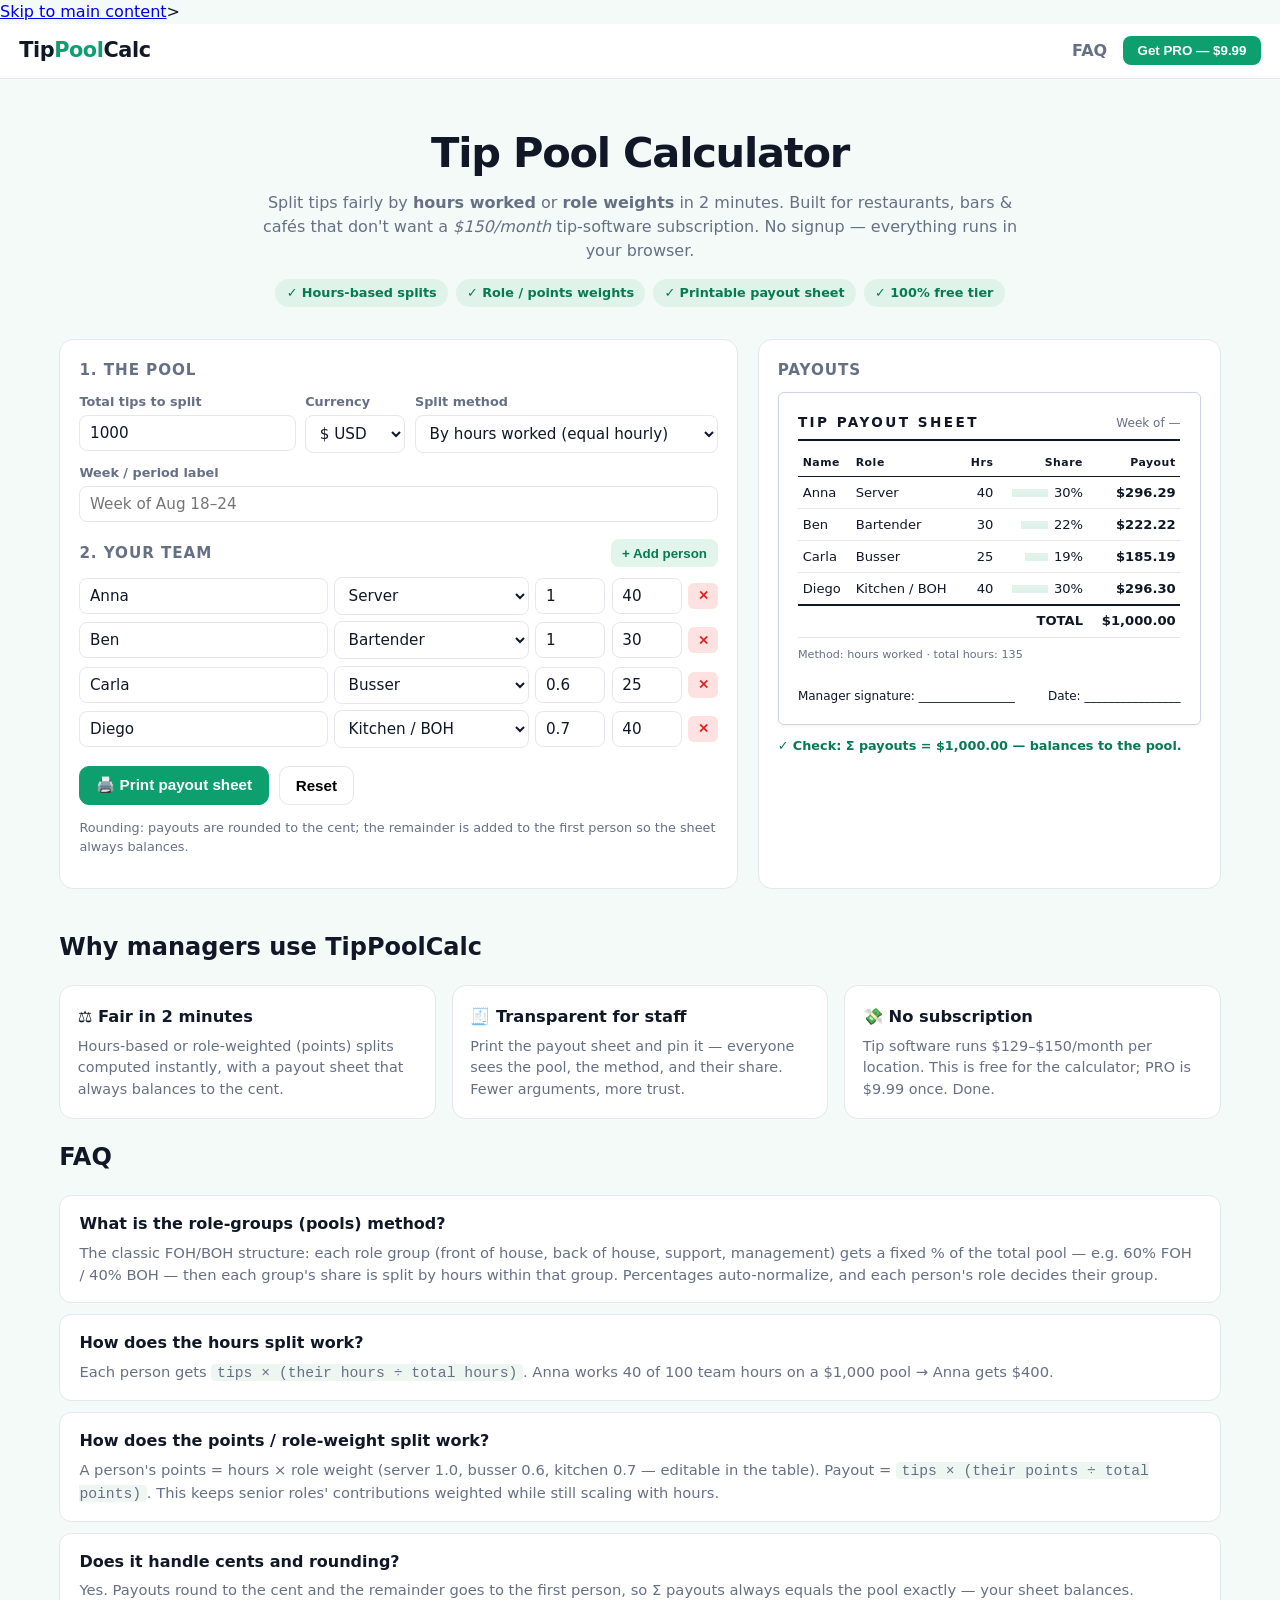
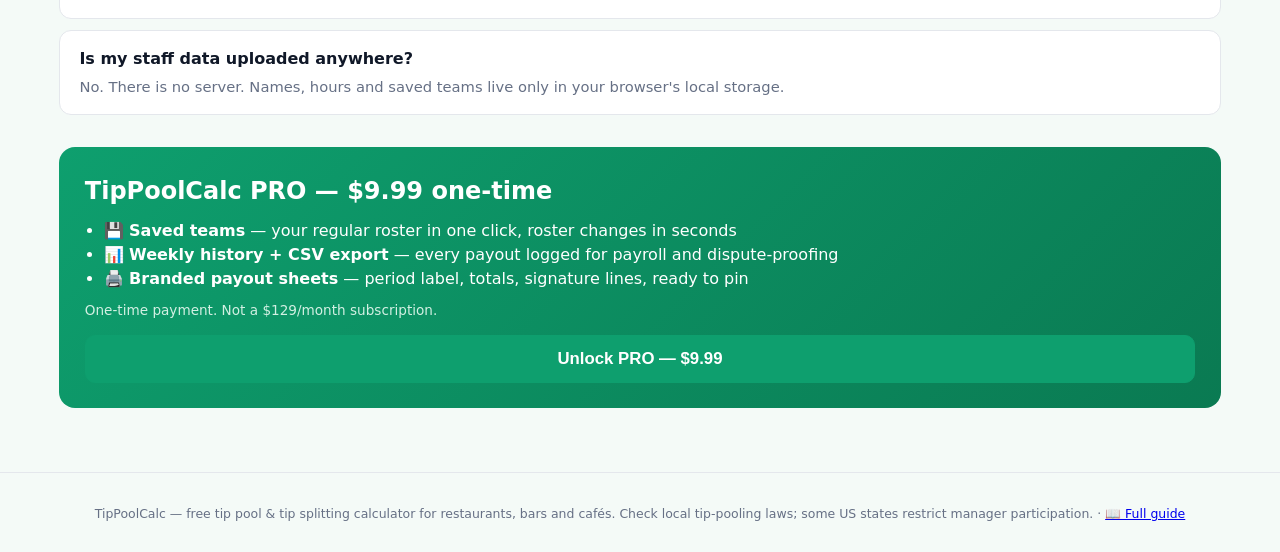
==== index.html @ 560cc598 "fix: integrate design system + skip-link + data-theme" ====
<!DOCTYPE html>
<html data-theme="tippoolcalc" lang="en">
<head>
<meta charset="UTF-8">
<meta name="viewport" content="width=device-width, initial-scale=1.0">
<title>Tip Pool Calculator — Split Tips by Hours &amp; Role in 2 Minutes (Free)</title>
<meta name="description" content="Free tip pool calculator for restaurants, bars & cafés. Split tips by hours worked or role weights, print a payout sheet, no signup. Stop paying $150/month for tip software.">
<link rel="icon" href="data:image/svg+xml,%3Csvg xmlns='http://www.w3.org/2000/svg' viewBox='0 0 64 64'%3E%3Crect width='64' height='64' rx='12' fill='%230e9f6e'/%3E%3Ctext x='32' y='44' font-size='34' text-anchor='middle' fill='white' font-family='Arial' font-weight='bold'%3E%24%3C/text%3E%3C/svg%3E">
  <!-- Zinvent Design System -->
  <link rel="stylesheet" href="https://makavelimachiavelli.github.io/zinvent-design-system/tokens.css">
    <link rel="stylesheet" href="https://makavelimachiavelli.github.io/zinvent-design-system/components/base.css">
  <!-- Zinvent Analytics (privacy-first, no cookies) -->
  <script src="https://makavelimachiavelli.github.io/zinvent-design-system/components/analytics.js"></script>
  <!-- Zinvent Payments (GCash + LemonSqueeasy, affiliate, email capture) -->
  <script src="https://makavelimachiavelli.github.io/zinvent-design-system/components/payments.js"></script>
<link rel="stylesheet" <link rel="stylesheet" href="https://makavelimachiavelli.github.io/zinvent-design-system/tokens.css">
    <link rel="stylesheet" href="https://makavelimachiavelli.github.io/zinvent-design-system/components/base.css">
  <!-- Zinvent Analytics (privacy-first, no cookies) -->
  <script src="https://makavelimachiavelli.github.io/zinvent-design-system/components/analytics.js"></script>
  <!-- Zinvent Payments (GCash + LemonSqueezy, affiliate, email capture) -->
  <script src="https://makavelimachiavelli.github.io/zinvent-design-system/components/payments.js"></script>
    <link rel="stylesheet" href="style.css">
<script type="application/ld+json">
{
  "@context": "https://schema.org",
  "@type": "FAQPage",
  "mainEntity": [
    {"@type":"Question","name":"How do you split tips by hours worked?","acceptedAnswer":{"@type":"Answer","text":"Divide each person's hours by total team hours, then multiply by the tip pool. Example: $1,000 pool, Anna worked 40 of 100 total hours → Anna gets 40/100 × $1,000 = $400."}},
    {"@type":"Question","name":"What is a role-weighted (points) tip pool?","acceptedAnswer":{"@type":"Answer","text":"Each role gets a point weight (e.g. server 1.0, busser 0.6). A person's points = their hours × their role weight. Tips are split by each person's share of total points — fairer than flat splits when roles contribute differently."}},
    {"@type":"Question","name":"Is this tip pool calculator free?","acceptedAnswer":{"@type":"Answer","text":"Yes — unlimited use, no signup. PRO ($9.99 one-time) adds saved teams, weekly history with CSV export and a printable payout sheet."}}
  ]
}
</script>
</head>
<body>
  <a href="#main" class="skip-link">Skip to main content</a>>

<header class="site-header">
  <div class="brand">Tip<span>Pool</span>Calc</div>
  <nav>
    <span id="proBadge" class="badge hidden">PRO</span>
    <a href="#faq">FAQ</a>
    <button id="proBtn" class="btn-link">Get PRO — $9.99</button>
  </nav>
</header>

<main class="wrap">
  <section class="hero">
    <h1>Tip Pool Calculator</h1>
    <p class="sub">Split tips fairly by <strong>hours worked</strong> or <strong>role weights</strong> in 2 minutes. Built for restaurants, bars &amp; cafés that don't want a <em>$150/month</em> tip-software subscription. No signup — everything runs in your browser.</p>
    <div class="hero-chips">
      <span>✓ Hours-based splits</span>
      <span>✓ Role / points weights</span>
      <span>✓ Printable payout sheet</span>
      <span>✓ 100% free tier</span>
    </div>
  </section>

  <div class="app-grid">

    <section class="panel">
      <h2>1. The pool</h2>
      <div class="fields three">
        <label>Total tips to split
          <input id="tips" type="number" min="0" step="any" value="1000">
        </label>
        <label>Currency
          <select id="currency">
            <option value="$">$ USD</option>
            <option value="€">€ EUR</option>
            <option value="£">£ GBP</option>
            <option value="₱">₱ PHP</option>
            <option value="C$">C$ CAD</option>
            <option value="A$">A$ AUD</option>
          </select>
        </label>
        <label>Split method
          <select id="method">
            <option value="hours">By hours worked (equal hourly)</option>
            <option value="points">By hours × role weight (points)</option>
            <option value="pools">By role groups % (FOH/BOH pools)</option>
          </select>
        </label>
      </div>
      <label class="week-label">Week / period label <input id="period" placeholder="Week of Aug 18–24"></label>

      <div class="items-head">
        <h2>2. Your team</h2>
        <div>
          <button id="saveTeamBtn" class="btn-tiny hidden" title="PRO: save this team">💾 Save team (PRO)</button>
          <button id="loadTeamBtn" class="btn-tiny hidden" title="PRO: load saved team">📁 Load (PRO)</button>
          <button id="addRow" class="btn-small">+ Add person</button>
        </div>
      </div>
      <div id="team"></div>

      <div id="poolEditor" class="pool-editor hidden">
        <div class="items-head" style="margin-top:.6rem">
          <h2 style="text-transform:none;letter-spacing:0">3. Pool split % (role groups)</h2>
        </div>
        <p class="hint" style="margin:0 0 .5rem">Each group gets its % of the total, split <em>within the group</em> by hours. Percentages auto-normalize to 100%.</p>
        <div class="fields three" id="poolRows"></div>
      </div>

      <div class="actions">
        <button id="printBtn" class="btn primary">🖨️ Print payout sheet</button>
        <button id="resetBtn" class="btn">Reset</button>
        <button id="historyBtn" class="btn hidden">📊 History (PRO)</button>
      </div>
      <p class="hint">Rounding: payouts are rounded to the cent; the remainder is added to the first person so the sheet always balances.</p>
    </section>

    <section class="panel">
      <h2 class="preview-title">Payouts</h2>
      <div id="doc" class="payout-doc">
        <div class="pd-head">
          <div class="pd-title">TIP PAYOUT SHEET</div>
          <div class="pd-period" id="p_period">Week of —</div>
        </div>
        <table class="pd-table">
          <thead>
            <tr><th>Name</th><th>Role</th><th class="r">Hrs</th><th class="r">Share</th><th class="r">Payout</th></tr>
          </thead>
          <tbody id="p_rows"></tbody>
          <tfoot>
            <tr><td colspan="4" class="r">TOTAL</td><td class="r" id="p_total">—</td></tr>
          </tfoot>
        </table>
        <div class="pd-note" id="p_method">Method: hours</div>
        <div class="pd-sign">
          <div class="sig">Manager signature: ________________</div>
          <div class="sig">Date: ________________</div>
        </div>
      </div>
      <div class="check" id="p_check"></div>
    </section>
  </div>

  <section class="marketing">
    <h2>Why managers use TipPoolCalc</h2>
    <div class="cards">
      <div class="card"><h3>⚖️ Fair in 2 minutes</h3><p>Hours-based or role-weighted (points) splits computed instantly, with a payout sheet that always balances to the cent.</p></div>
      <div class="card"><h3>🧾 Transparent for staff</h3><p>Print the payout sheet and pin it — everyone sees the pool, the method, and their share. Fewer arguments, more trust.</p></div>
      <div class="card"><h3>💸 No subscription</h3><p>Tip software runs $129–$150/month per location. This is free for the calculator; PRO is $9.99 once. Done.</p></div>
    </div>

    <h2 id="faq">FAQ</h2>
    <div class="faq-item"><h3>What is the role-groups (pools) method?</h3><p>The classic FOH/BOH structure: each role group (front of house, back of house, support, management) gets a fixed % of the total pool — e.g. 60% FOH / 40% BOH — then each group's share is split by hours within that group. Percentages auto-normalize, and each person's role decides their group.</p></div>
    <div class="faq-item"><h3>How does the hours split work?</h3><p>Each person gets <code>tips × (their hours ÷ total hours)</code>. Anna works 40 of 100 team hours on a $1,000 pool → Anna gets $400.</p></div>
    <div class="faq-item"><h3>How does the points / role-weight split work?</h3><p>A person's points = hours × role weight (server 1.0, busser 0.6, kitchen 0.7 — editable in the table). Payout = <code>tips × (their points ÷ total points)</code>. This keeps senior roles' contributions weighted while still scaling with hours.</p></div>
    <div class="faq-item"><h3>Does it handle cents and rounding?</h3><p>Yes. Payouts round to the cent and the remainder goes to the first person, so Σ payouts always equals the pool exactly — your sheet balances.</p></div>
    <div class="faq-item"><h3>Is my staff data uploaded anywhere?</h3><p>No. There is no server. Names, hours and saved teams live only in your browser's local storage.</p></div>

    <div class="cta-box">
      <h2>TipPoolCalc PRO — $9.99 one-time</h2>
      <ul>
        <li>💾 <strong>Saved teams</strong> — your regular roster in one click, roster changes in seconds</li>
        <li>📊 <strong>Weekly history + CSV export</strong> — every payout logged for payroll and dispute-proofing</li>
        <li>🖨️ <strong>Branded payout sheets</strong> — period label, totals, signature lines, ready to pin</li>
      </ul>
      <p class="once">One-time payment. Not a $129/month subscription.</p>
      <button id="proBtn2" class="btn primary big">Unlock PRO — $9.99</button>
    </div>
  </section>
</main>

<footer class="site-footer">
  <p>TipPoolCalc — free tip pool &amp; tip splitting calculator for restaurants, bars and cafés. Check local tip-pooling laws; some US states restrict manager participation. · <a href="tip-splitting-guide.html">📖 Full guide</a></p>
</footer>

<!-- PAY MODAL -->
<div id="payModal" class="modal hidden">
  <div class="modal-card">
    <button class="modal-x" id="payClose">✕</button>
    <h2>Unlock TipPoolCalc PRO</h2>
    <p class="price">$9.99 <span>one-time · lifetime · no subscription</span></p>
    <div class="qr-box">
      <a id="payLink" href="#" class="pay-alt">💳 Pay by card →</a>
      <img src="assets/pay-qr.svg" alt="Payment QR (replace with merchant QR)" width="180" height="180">
    </div>
    <ol class="pay-steps">
      <li>Pay $9.99 via the card link or QR.</li>
      <li>Enter the unlock code you receive.</li>
    </ol>
    <div class="code-row">
      <input id="codeInput" placeholder="Enter unlock code">
      <button id="codeBtn" class="btn primary">Unlock</button>
    </div>
    <p class="code-msg" id="codeMsg"></p>
  </div>
</div>

<!-- HISTORY MODAL -->
<div id="histModal" class="modal hidden">
  <div class="modal-card wide">
    <button class="modal-x" id="histClose">✕</button>
    <h2>📊 Payout history</h2>
    <p class="hint">Every printed payout sheet is logged here.</p>
    <table class="book-table"><thead><tr><th>Period</th><th>Pool</th><th>Team size</th><th class="r">Top payout</th><th>Detail</th></tr></thead><tbody id="histBody"></tbody></table>
    <div class="actions">
      <button id="exportCsv" class="btn primary">⬇️ Export CSV</button>
      <button id="clearHist" class="btn danger">Clear history</button>
    </div>
  </div>
</div>

<!-- TEAM PICKER MODAL -->
<div id="teamModal" class="modal hidden">
  <div class="modal-card">
    <button class="modal-x" id="teamClose">✕</button>
    <h2>📁 Saved teams</h2>
    <ul id="teamList" class="client-list"></ul>
  </div>
</div>

<script src="app.js"></script>
</body>
</html>
---- style.css ----
/* TipPoolCalc — styles */
:root{
  --green:#0e9f6e; --ink:#101828; --muted:#667085; --line:#e4e7ec;
  --bg:#f4faf7; --card:#fff; --red:#dc2626;
}
*{box-sizing:border-box}
body{margin:0;font-family:'Segoe UI',system-ui,-apple-system,Arial,sans-serif;background:var(--bg);color:var(--ink);line-height:1.5}
.hidden{display:none!important}

.site-header{position:sticky;top:0;z-index:50;background:#fff;border-bottom:1px solid var(--line);display:flex;justify-content:space-between;align-items:center;padding:.7rem 1.2rem}
.brand{font-weight:800;font-size:1.3rem;letter-spacing:-.02em}
.brand span{color:var(--green)}
.site-header nav{display:flex;gap:1rem;align-items:center}
.site-header a{color:var(--muted);text-decoration:none;font-weight:600}
.btn-link{border:none;background:var(--green);color:#fff;font-weight:700;padding:.45rem .9rem;border-radius:8px;cursor:pointer}
.badge{font-size:.7rem;font-weight:800;padding:.2rem .5rem;border-radius:99px;background:var(--green);color:#fff}

.wrap{max-width:1200px;margin:0 auto;padding:1.5rem 1.2rem}
.hero{text-align:center;padding:1.2rem 0 .8rem}
.hero h1{font-size:clamp(1.7rem,4vw,2.6rem);margin:0 0 .4rem;letter-spacing:-.03em}
.hero .sub{color:var(--muted);max-width:780px;margin:0 auto}
.hero-chips{display:flex;flex-wrap:wrap;gap:.5rem;justify-content:center;margin-top:1rem}
.hero-chips span{background:#dff3ea;color:#067a53;font-size:.8rem;font-weight:700;padding:.3rem .7rem;border-radius:99px}

.app-grid{display:grid;grid-template-columns:1fr 1fr;gap:1.2rem;margin-top:1.2rem}
@media(max-width:960px){.app-grid{grid-template-columns:1fr}}
.panel{background:var(--card);border:1px solid var(--line);border-radius:14px;padding:1.2rem}
.panel h2{font-size:.95rem;text-transform:uppercase;letter-spacing:.06em;color:var(--muted);margin:1rem 0 .6rem}
.panel h2:first-child{margin-top:0}
.preview-title{margin-top:0}

.fields{display:grid;gap:.6rem}
.fields.three{grid-template-columns:1.4fr .8fr 1.4fr}
@media(max-width:700px){.fields.three{grid-template-columns:1fr}}
label{display:flex;flex-direction:column;gap:.25rem;font-size:.8rem;font-weight:600;color:var(--muted)}
.week-label{margin-top:.6rem}
input,select{border:1px solid var(--line);border-radius:8px;padding:.5rem .6rem;font-size:.95rem;font-family:inherit;background:#fff;color:var(--ink)}
input:focus,select:focus{outline:2px solid #b9ecd8;border-color:var(--green)}

.items-head{display:flex;justify-content:space-between;align-items:center;margin:1.1rem 0 .6rem}
.items-head h2{margin:0}
.btn-small{background:#e2f5ec;color:#067a53;border:none;border-radius:8px;padding:.4rem .7rem;font-weight:700;cursor:pointer}
.btn-tiny{font-size:.68rem;border:1px solid var(--line);background:#f9fafb;border-radius:6px;padding:.15rem .45rem;cursor:pointer;margin-left:.3rem}
.btn-tiny:hover{background:#eef2f6}

.team-row{display:grid;grid-template-columns:1.4fr 1.1fr 70px 70px 30px;gap:.4rem;margin-bottom:.4rem;align-items:center}
@media(max-width:700px){.team-row{grid-template-columns:1fr 80px 60px 30px}.team-row select{display:none}}
.team-row .wt-l{font-size:.78rem;color:var(--muted);text-align:center}
.row-x{border:none;background:#fee2e2;color:var(--red);border-radius:6px;cursor:pointer;font-weight:800;padding:.35rem}

.actions{display:flex;flex-wrap:wrap;gap:.6rem;margin-top:1.1rem}
.btn{border:1px solid var(--line);background:#fff;border-radius:10px;padding:.6rem 1rem;font-weight:700;cursor:pointer;font-size:.95rem}
.btn:hover{background:#f5f8f7}
.btn.primary{background:var(--green);border-color:var(--green);color:#fff}
.btn.primary:hover{background:#0b8a5f}
.btn.danger{background:#fef2f2;color:var(--red);border-color:#fecaca}
.btn.big{width:100%;font-size:1.05rem;padding:.8rem}
.hint{color:var(--muted);font-size:.8rem}

/* payout doc */
.payout-doc{background:#fff;border:1px solid #cbd5e1;border-radius:6px;padding:1.2rem;font-size:.85rem;box-shadow:0 1px 4px rgba(16,24,40,.06)}
.pd-head{display:flex;justify-content:space-between;align-items:baseline;border-bottom:2px solid var(--ink);padding-bottom:.4rem;margin-bottom:.6rem}
.pd-title{font-weight:900;letter-spacing:.18em}
.pd-period{font-size:.75rem;color:var(--muted)}
.pd-table{width:100%;border-collapse:collapse;font-size:.82rem}
.pd-table th{border-bottom:1.5px solid var(--ink);text-align:left;padding:.3rem;font-size:.68rem;letter-spacing:.05em}
.pd-table td{border-bottom:1px solid var(--line);padding:.35rem .3rem}
.pd-table .r{text-align:right}
.pd-table tfoot td{border-top:2px solid var(--ink);font-weight:900}
.share-bar{display:inline-block;height:8px;background:#dff3ea;margin-right:6px;vertical-align:middle}
.pd-note{font-size:.7rem;color:var(--muted);margin-top:.6rem}
.pd-sign{display:flex;justify-content:space-between;margin-top:1.4rem;font-size:.75rem;gap:1rem}
.check{margin-top:.7rem;font-size:.8rem;font-weight:700;color:#067a53}

.marketing{margin-top:2.5rem}
.cards{display:grid;grid-template-columns:repeat(auto-fit,minmax(240px,1fr));gap:1rem}
.card{background:#fff;border:1px solid var(--line);border-radius:14px;padding:1.1rem}
.card h3{margin:.1rem 0 .4rem;font-size:1.02rem}
.card p{color:var(--muted);font-size:.9rem;margin:0}
.faq-item{background:#fff;border:1px solid var(--line);border-radius:12px;padding:1rem 1.2rem;margin-bottom:.7rem}
.faq-item h3{margin:0 0 .35rem;font-size:1rem}
.faq-item p{margin:0;color:var(--muted);font-size:.92rem}
.faq-item code{background:#eef6f2;padding:.05rem .35rem;border-radius:4px}
.cta-box{background:linear-gradient(135deg,#0e9f6e,#0a7a52);color:#fff;border-radius:16px;padding:1.6rem;margin-top:2rem}
.cta-box h2{margin:0 0 .6rem}
.cta-box ul{margin:0 0 .6rem;padding-left:1.2rem}
.once{color:#d3f0e3;font-size:.85rem;margin:.4rem 0 .9rem}

.modal{position:fixed;inset:0;background:rgba(16,24,40,.55);display:flex;align-items:center;justify-content:center;z-index:100;padding:1rem}
.modal-card{background:#fff;border-radius:16px;padding:1.5rem;max-width:440px;width:100%;position:relative;max-height:90vh;overflow:auto}
.modal-card.wide{max-width:640px}
.modal-x{position:absolute;top:.7rem;right:.7rem;border:none;background:#f2f4f7;border-radius:8px;width:30px;height:30px;cursor:pointer;font-weight:700}
.price{font-size:1.6rem;font-weight:900;margin:.2rem 0 .8rem}
.price span{font-size:.8rem;font-weight:600;color:var(--muted)}
.qr-box{display:flex;gap:1rem;align-items:center;justify-content:space-between}
.qr-box img{border:1px solid var(--line);border-radius:8px;background:#fff}
.pay-alt{color:var(--green);font-weight:800;text-decoration:none;font-size:.9rem}
.pay-steps{margin:.8rem 0 0;padding-left:1.1rem;font-size:.85rem;color:var(--muted)}
.code-row{display:flex;gap:.5rem;margin-top:1rem}
.code-row input{flex:1}
.code-msg{font-size:.85rem;min-height:1.2rem;margin:.5rem 0 0;font-weight:700}
.code-msg.ok{color:var(--green)}
.code-msg.bad{color:var(--red)}
.book-table{width:100%;border-collapse:collapse;font-size:.78rem;margin:.6rem 0}
.book-table th{border-bottom:2px solid var(--ink);text-align:left;padding:.3rem}
.book-table td{border-bottom:1px solid var(--line);padding:.3rem}
.client-list{list-style:none;margin:0;padding:0}
.client-list li{display:flex;justify-content:space-between;align-items:center;border-bottom:1px solid var(--line);padding:.5rem .1rem;gap:.5rem}
.client-list button{border:none;background:#e2f5ec;color:#067a53;border-radius:6px;padding:.3rem .6rem;font-weight:700;cursor:pointer}

.site-footer{border-top:1px solid var(--line);margin-top:2.5rem;padding:1.2rem;text-align:center;color:var(--muted);font-size:.78rem}

@media print{
  body *{visibility:hidden}
  #doc,#doc *{visibility:visible}
  #doc{position:absolute;left:0;top:0;width:100%;border:none;box-shadow:none;padding:0}
  @page{margin:14mm}
}
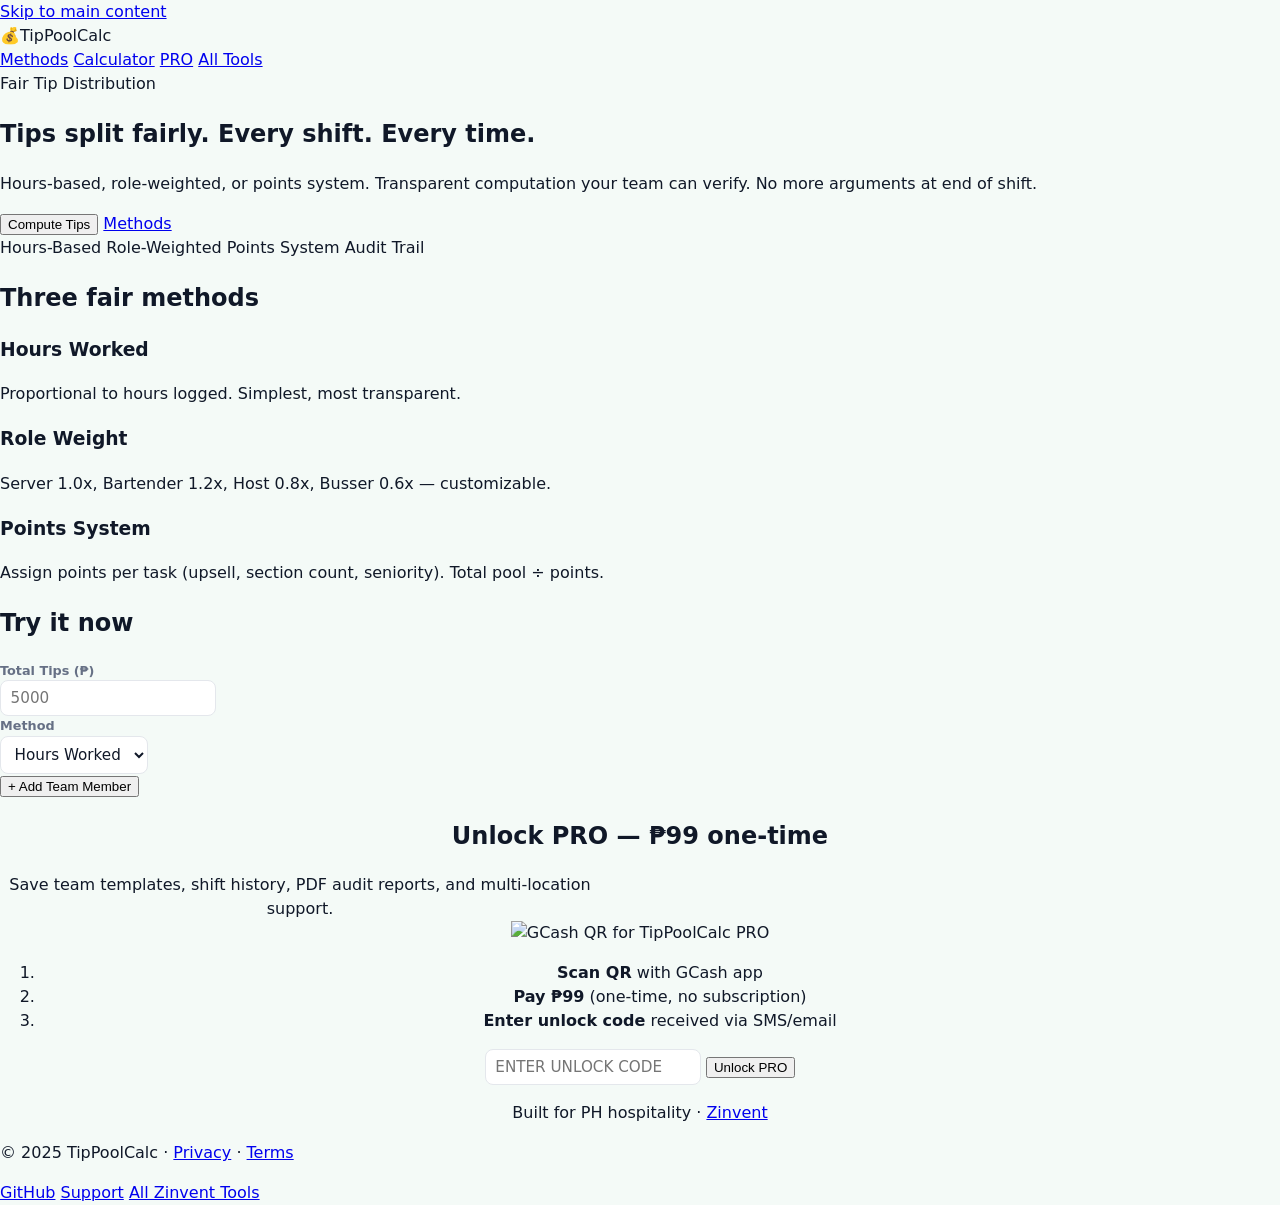
==== commit 6a7cdff7: "design: world-class redesign with domain-rooted identity" ====
--- a/index.html
+++ b/index.html
@@ -1,218 +1,138 @@
 <!DOCTYPE html>
 <html data-theme="tippoolcalc" lang="en">
 <head>
-<meta charset="UTF-8">
-<meta name="viewport" content="width=device-width, initial-scale=1.0">
-<title>Tip Pool Calculator — Split Tips by Hours &amp; Role in 2 Minutes (Free)</title>
-<meta name="description" content="Free tip pool calculator for restaurants, bars & cafés. Split tips by hours worked or role weights, print a payout sheet, no signup. Stop paying $150/month for tip software.">
-<link rel="icon" href="data:image/svg+xml,%3Csvg xmlns='http://www.w3.org/2000/svg' viewBox='0 0 64 64'%3E%3Crect width='64' height='64' rx='12' fill='%230e9f6e'/%3E%3Ctext x='32' y='44' font-size='34' text-anchor='middle' fill='white' font-family='Arial' font-weight='bold'%3E%24%3C/text%3E%3C/svg%3E">
+  <meta charset="UTF-8">
+  <meta name="viewport" content="width=device-width, initial-scale=1.0">
+  <title>TipPoolCalc — Fair Tip Distribution for Restaurants & Bars</title>
+  <meta name="description" content="Calculate fair tip splits by hours, role, or points. Built for PH hospitality teams. Transparent, auditable, free.">
+  <link rel="canonical" href="https://makavelimachiavelli.github.io/tippoolcalc/">
+  <link rel="icon" href="data:image/svg+xml,%3Csvg xmlns='http://www.w3.org/2000/svg' viewBox='0 0 64 64'%3E%3Crect width='64' height='64' rx='12' fill='%23c89b3c'/%3E%3Ctext x='32' y='44' font-size='32' text-anchor='middle' fill='%231f2a1f' font-family='Georgia' font-weight='bold'%3E💰%3C/text%3E%3C/svg%3E">
+  <!-- Fonts -->
+  <link rel="preconnect" href="https://fonts.googleapis.com">
+  <link rel="preconnect" href="https://fonts.gstatic.com" crossorigin>
+  <link href="https://fonts.googleapis.com/css2?family=Poppins:wght@500;600;700&family=Inter:wght@400;500;600&display=swap" rel="stylesheet">
   <!-- Zinvent Design System -->
   <link rel="stylesheet" href="https://makavelimachiavelli.github.io/zinvent-design-system/tokens.css">
-    <link rel="stylesheet" href="https://makavelimachiavelli.github.io/zinvent-design-system/components/base.css">
-  <!-- Zinvent Analytics (privacy-first, no cookies) -->
-  <script src="https://makavelimachiavelli.github.io/zinvent-design-system/components/analytics.js"></script>
-  <!-- Zinvent Payments (GCash + LemonSqueeasy, affiliate, email capture) -->
-  <script src="https://makavelimachiavelli.github.io/zinvent-design-system/components/payments.js"></script>
-<link rel="stylesheet" <link rel="stylesheet" href="https://makavelimachiavelli.github.io/zinvent-design-system/tokens.css">
-    <link rel="stylesheet" href="https://makavelimachiavelli.github.io/zinvent-design-system/components/base.css">
+  <link rel="stylesheet" href="https://makavelimachiavelli.github.io/zinvent-design-system/components/base.css">
   <!-- Zinvent Analytics (privacy-first, no cookies) -->
   <script src="https://makavelimachiavelli.github.io/zinvent-design-system/components/analytics.js"></script>
   <!-- Zinvent Payments (GCash + LemonSqueezy, affiliate, email capture) -->
   <script src="https://makavelimachiavelli.github.io/zinvent-design-system/components/payments.js"></script>
-    <link rel="stylesheet" href="style.css">
-<script type="application/ld+json">
-{
-  "@context": "https://schema.org",
-  "@type": "FAQPage",
-  "mainEntity": [
-    {"@type":"Question","name":"How do you split tips by hours worked?","acceptedAnswer":{"@type":"Answer","text":"Divide each person's hours by total team hours, then multiply by the tip pool. Example: $1,000 pool, Anna worked 40 of 100 total hours → Anna gets 40/100 × $1,000 = $400."}},
-    {"@type":"Question","name":"What is a role-weighted (points) tip pool?","acceptedAnswer":{"@type":"Answer","text":"Each role gets a point weight (e.g. server 1.0, busser 0.6). A person's points = their hours × their role weight. Tips are split by each person's share of total points — fairer than flat splits when roles contribute differently."}},
-    {"@type":"Question","name":"Is this tip pool calculator free?","acceptedAnswer":{"@type":"Answer","text":"Yes — unlimited use, no signup. PRO ($9.99 one-time) adds saved teams, weekly history with CSV export and a printable payout sheet."}}
-  ]
-}
-</script>
+  <!-- Product Styles -->
+  <link rel="stylesheet" href="style.css">
+  <script type="application/ld+json">
+  {"@context":"https://schema.org","@type":"WebApplication","name":"TipPoolCalc","applicationCategory":"BusinessApplication","operatingSystem":"Web","offers":{"@type":"Offer","price":"0","priceCurrency":"PHP"},"description":"Fair tip pool calculator for PH hospitality teams."}
+  </script>
 </head>
 <body>
-  <a href="#main" class="skip-link">Skip to main content</a>>
+  <a href="#main" class="skip-link">Skip to main content</a>
+  <header class="z-header" role="banner">
+    <div class="z-header-inner">
+      <div class="z-brand"><span class="z-brand-mark">💰</span><span class="z-brand-name">TipPoolCalc</span></div>
+      <nav class="z-nav" role="navigation" aria-label="Main navigation">
+        <a href="#methods">Methods</a>
+        <a href="#calculator">Calculator</a>
+        <a href="#pro">PRO</a>
+        <a href="https://makavelimachiavelli.github.io/zinvent-hub/" class="z-btn z-btn-ghost z-btn-sm">All Tools</a>
+      </nav>
+    </div>
+  </header>
+  <main id="main" role="main">
+    <section class="z-hero z-reveal">
+      <span class="z-hero-eyebrow">Fair Tip Distribution</span>
+      <h1>Tips split fairly. Every shift. Every time.</h1>
+      <p>Hours-based, role-weighted, or points system. Transparent computation your team can verify. No more arguments at end of shift.</p>
+      <div class="z-hero-cta">
+        <button class="z-btn z-btn-primary z-btn-lg" data-action="open-calc">Compute Tips</button>
+        <a href="#methods" class="z-btn z-btn-ghost z-btn-lg">Methods</a>
+      </div>
+      <div class="z-pills">
+        <span class="z-pill">Hours-Based</span>
+        <span class="z-pill">Role-Weighted</span>
+        <span class="z-pill">Points System</span>
+        <span class="z-pill">Audit Trail</span>
+      </div>
+    </section>
 
-<header class="site-header">
-  <div class="brand">Tip<span>Pool</span>Calc</div>
-  <nav>
-    <span id="proBadge" class="badge hidden">PRO</span>
-    <a href="#faq">FAQ</a>
-    <button id="proBtn" class="btn-link">Get PRO — $9.99</button>
-  </nav>
-</header>
-
-<main class="wrap">
-  <section class="hero">
-    <h1>Tip Pool Calculator</h1>
-    <p class="sub">Split tips fairly by <strong>hours worked</strong> or <strong>role weights</strong> in 2 minutes. Built for restaurants, bars &amp; cafés that don't want a <em>$150/month</em> tip-software subscription. No signup — everything runs in your browser.</p>
-    <div class="hero-chips">
-      <span>✓ Hours-based splits</span>
-      <span>✓ Role / points weights</span>
-      <span>✓ Printable payout sheet</span>
-      <span>✓ 100% free tier</span>
-    </div>
-  </section>
-
-  <div class="app-grid">
-
-    <section class="panel">
-      <h2>1. The pool</h2>
-      <div class="fields three">
-        <label>Total tips to split
-          <input id="tips" type="number" min="0" step="any" value="1000">
-        </label>
-        <label>Currency
-          <select id="currency">
-            <option value="$">$ USD</option>
-            <option value="€">€ EUR</option>
-            <option value="£">£ GBP</option>
-            <option value="₱">₱ PHP</option>
-            <option value="C$">C$ CAD</option>
-            <option value="A$">A$ AUD</option>
-          </select>
-        </label>
-        <label>Split method
-          <select id="method">
-            <option value="hours">By hours worked (equal hourly)</option>
-            <option value="points">By hours × role weight (points)</option>
-            <option value="pools">By role groups % (FOH/BOH pools)</option>
-          </select>
-        </label>
-      </div>
-      <label class="week-label">Week / period label <input id="period" placeholder="Week of Aug 18–24"></label>
-
-      <div class="items-head">
-        <h2>2. Your team</h2>
-        <div>
-          <button id="saveTeamBtn" class="btn-tiny hidden" title="PRO: save this team">💾 Save team (PRO)</button>
-          <button id="loadTeamBtn" class="btn-tiny hidden" title="PRO: load saved team">📁 Load (PRO)</button>
-          <button id="addRow" class="btn-small">+ Add person</button>
+    <section id="methods" class="z-section z-reveal">
+      <div class="z-wrap">
+        <h2>Three fair methods</h2>
+        <div class="z-card-grid z-grid-3">
+          <article class="z-card">
+            <h3>Hours Worked</h3>
+            <p>Proportional to hours logged. Simplest, most transparent.</p>
+          </article>
+          <article class="z-card">
+            <h3>Role Weight</h3>
+            <p>Server 1.0x, Bartender 1.2x, Host 0.8x, Busser 0.6x — customizable.</p>
+          </article>
+          <article class="z-card">
+            <h3>Points System</h3>
+            <p>Assign points per task (upsell, section count, seniority). Total pool ÷ points.</p>
+          </article>
         </div>
       </div>
-      <div id="team"></div>
-
-      <div id="poolEditor" class="pool-editor hidden">
-        <div class="items-head" style="margin-top:.6rem">
-          <h2 style="text-transform:none;letter-spacing:0">3. Pool split % (role groups)</h2>
-        </div>
-        <p class="hint" style="margin:0 0 .5rem">Each group gets its % of the total, split <em>within the group</em> by hours. Percentages auto-normalize to 100%.</p>
-        <div class="fields three" id="poolRows"></div>
-      </div>
-
-      <div class="actions">
-        <button id="printBtn" class="btn primary">🖨️ Print payout sheet</button>
-        <button id="resetBtn" class="btn">Reset</button>
-        <button id="historyBtn" class="btn hidden">📊 History (PRO)</button>
-      </div>
-      <p class="hint">Rounding: payouts are rounded to the cent; the remainder is added to the first person so the sheet always balances.</p>
     </section>
 
-    <section class="panel">
-      <h2 class="preview-title">Payouts</h2>
-      <div id="doc" class="payout-doc">
-        <div class="pd-head">
-          <div class="pd-title">TIP PAYOUT SHEET</div>
-          <div class="pd-period" id="p_period">Week of —</div>
-        </div>
-        <table class="pd-table">
-          <thead>
-            <tr><th>Name</th><th>Role</th><th class="r">Hrs</th><th class="r">Share</th><th class="r">Payout</th></tr>
-          </thead>
-          <tbody id="p_rows"></tbody>
-          <tfoot>
-            <tr><td colspan="4" class="r">TOTAL</td><td class="r" id="p_total">—</td></tr>
-          </tfoot>
-        </table>
-        <div class="pd-note" id="p_method">Method: hours</div>
-        <div class="pd-sign">
-          <div class="sig">Manager signature: ________________</div>
-          <div class="sig">Date: ________________</div>
+    <section id="calculator" class="z-section z-reveal">
+      <div class="z-wrap">
+        <h2>Try it now</h2>
+        <div class="z-card" style="padding:var(--z-s5);">
+          <div class="z-form-row">
+            <label class="z-label">Total Tips (₱)</label>
+            <input type="number" class="z-input" id="totalTips" placeholder="5000" min="0" step="0.01">
+          </div>
+          <div class="z-form-row">
+            <label class="z-label">Method</label>
+            <select class="z-input" id="tipMethod">
+              <option value="hours">Hours Worked</option>
+              <option value="role">Role Weight</option>
+              <option value="points">Points</option>
+            </select>
+          </div>
+          <button class="z-btn z-btn-primary" data-action="add-member">+ Add Team Member</button>
+          <div id="members" style="margin-top:var(--z-s4);"></div>
+          <div class="z-result" id="tipResult" style="margin-top:var(--z-s4);display:none;"></div>
         </div>
       </div>
-      <div class="check" id="p_check"></div>
     </section>
-  </div>
 
-  <section class="marketing">
-    <h2>Why managers use TipPoolCalc</h2>
-    <div class="cards">
-      <div class="card"><h3>⚖️ Fair in 2 minutes</h3><p>Hours-based or role-weighted (points) splits computed instantly, with a payout sheet that always balances to the cent.</p></div>
-      <div class="card"><h3>🧾 Transparent for staff</h3><p>Print the payout sheet and pin it — everyone sees the pool, the method, and their share. Fewer arguments, more trust.</p></div>
-      <div class="card"><h3>💸 No subscription</h3><p>Tip software runs $129–$150/month per location. This is free for the calculator; PRO is $9.99 once. Done.</p></div>
+    <section id="pro" class="z-section z-reveal">
+      <div class="z-wrap" style="text-align:center;">
+        <h2>Unlock PRO — ₱99 one-time</h2>
+        <p style="max-width:600px;margin:0 auto var(--z-s5);color:var(--p-muted);">Save team templates, shift history, PDF audit reports, and multi-location support.</p>
+        <div class="z-qr" role="region" aria-label="GCash payment">
+          <img src="qr-gcash.svg" alt="GCash QR for TipPoolCalc PRO" loading="lazy">
+          <ol class="z-qr-steps">
+            <li><b>Scan QR</b> with GCash app</li>
+            <li><b>Pay ₱99</b> (one-time, no subscription)</li>
+            <li><b>Enter unlock code</b> received via SMS/email</li>
+          </ol>
+        </div>
+        <div class="z-code-row">
+          <input type="text" class="z-input" id="proCode" placeholder="Enter unlock code" style="flex:1;text-transform:uppercase;">
+          <button class="z-btn z-btn-accent" id="btnUnlock">Unlock PRO</button>
+        </div>
+        <p id="codeMsg" class="z-code-msg" aria-live="polite"></p>
+      </div>
+    </section>
+
+    <section class="z-section-sm z-reveal">
+      <div class="z-wrap" style="text-align:center;">
+        <p style="color:var(--p-muted);">Built for PH hospitality · <a href="https://makavelimachiavelli.github.io/zinvent-hub/">Zinvent</a></p>
+      </div>
+    </section>
+  </main>
+  <footer class="z-footer" role="contentinfo">
+    <div class="z-wrap">
+      <p>&copy; 2025 TipPoolCalc · <a href="https://makavelimachiavelli.github.io/zinvent-hub/privacy.html">Privacy</a> · <a href="https://makavelimachiavelli.github.io/zinvent-hub/terms.html">Terms</a></p>
+      <div class="z-footer-links">
+        <a href="https://github.com/MakaveliMachiavelli/tippoolcalc">GitHub</a>
+        <a href="mailto:support@zinvent.ph">Support</a>
+        <a href="https://makavelimachiavelli.github.io/zinvent-hub/">All Zinvent Tools</a>
+      </div>
     </div>
-
-    <h2 id="faq">FAQ</h2>
-    <div class="faq-item"><h3>What is the role-groups (pools) method?</h3><p>The classic FOH/BOH structure: each role group (front of house, back of house, support, management) gets a fixed % of the total pool — e.g. 60% FOH / 40% BOH — then each group's share is split by hours within that group. Percentages auto-normalize, and each person's role decides their group.</p></div>
-    <div class="faq-item"><h3>How does the hours split work?</h3><p>Each person gets <code>tips × (their hours ÷ total hours)</code>. Anna works 40 of 100 team hours on a $1,000 pool → Anna gets $400.</p></div>
-    <div class="faq-item"><h3>How does the points / role-weight split work?</h3><p>A person's points = hours × role weight (server 1.0, busser 0.6, kitchen 0.7 — editable in the table). Payout = <code>tips × (their points ÷ total points)</code>. This keeps senior roles' contributions weighted while still scaling with hours.</p></div>
-    <div class="faq-item"><h3>Does it handle cents and rounding?</h3><p>Yes. Payouts round to the cent and the remainder goes to the first person, so Σ payouts always equals the pool exactly — your sheet balances.</p></div>
-    <div class="faq-item"><h3>Is my staff data uploaded anywhere?</h3><p>No. There is no server. Names, hours and saved teams live only in your browser's local storage.</p></div>
-
-    <div class="cta-box">
-      <h2>TipPoolCalc PRO — $9.99 one-time</h2>
-      <ul>
-        <li>💾 <strong>Saved teams</strong> — your regular roster in one click, roster changes in seconds</li>
-        <li>📊 <strong>Weekly history + CSV export</strong> — every payout logged for payroll and dispute-proofing</li>
-        <li>🖨️ <strong>Branded payout sheets</strong> — period label, totals, signature lines, ready to pin</li>
-      </ul>
-      <p class="once">One-time payment. Not a $129/month subscription.</p>
-      <button id="proBtn2" class="btn primary big">Unlock PRO — $9.99</button>
-    </div>
-  </section>
-</main>
-
-<footer class="site-footer">
-  <p>TipPoolCalc — free tip pool &amp; tip splitting calculator for restaurants, bars and cafés. Check local tip-pooling laws; some US states restrict manager participation. · <a href="tip-splitting-guide.html">📖 Full guide</a></p>
-</footer>
-
-<!-- PAY MODAL -->
-<div id="payModal" class="modal hidden">
-  <div class="modal-card">
-    <button class="modal-x" id="payClose">✕</button>
-    <h2>Unlock TipPoolCalc PRO</h2>
-    <p class="price">$9.99 <span>one-time · lifetime · no subscription</span></p>
-    <div class="qr-box">
-      <a id="payLink" href="#" class="pay-alt">💳 Pay by card →</a>
-      <img src="assets/pay-qr.svg" alt="Payment QR (replace with merchant QR)" width="180" height="180">
-    </div>
-    <ol class="pay-steps">
-      <li>Pay $9.99 via the card link or QR.</li>
-      <li>Enter the unlock code you receive.</li>
-    </ol>
-    <div class="code-row">
-      <input id="codeInput" placeholder="Enter unlock code">
-      <button id="codeBtn" class="btn primary">Unlock</button>
-    </div>
-    <p class="code-msg" id="codeMsg"></p>
-  </div>
-</div>
-
-<!-- HISTORY MODAL -->
-<div id="histModal" class="modal hidden">
-  <div class="modal-card wide">
-    <button class="modal-x" id="histClose">✕</button>
-    <h2>📊 Payout history</h2>
-    <p class="hint">Every printed payout sheet is logged here.</p>
-    <table class="book-table"><thead><tr><th>Period</th><th>Pool</th><th>Team size</th><th class="r">Top payout</th><th>Detail</th></tr></thead><tbody id="histBody"></tbody></table>
-    <div class="actions">
-      <button id="exportCsv" class="btn primary">⬇️ Export CSV</button>
-      <button id="clearHist" class="btn danger">Clear history</button>
-    </div>
-  </div>
-</div>
-
-<!-- TEAM PICKER MODAL -->
-<div id="teamModal" class="modal hidden">
-  <div class="modal-card">
-    <button class="modal-x" id="teamClose">✕</button>
-    <h2>📁 Saved teams</h2>
-    <ul id="teamList" class="client-list"></ul>
-  </div>
-</div>
-
-<script src="app.js"></script>
+  </footer>
+  <script src="app.js"></script>
 </body>
-</html>
+</html>
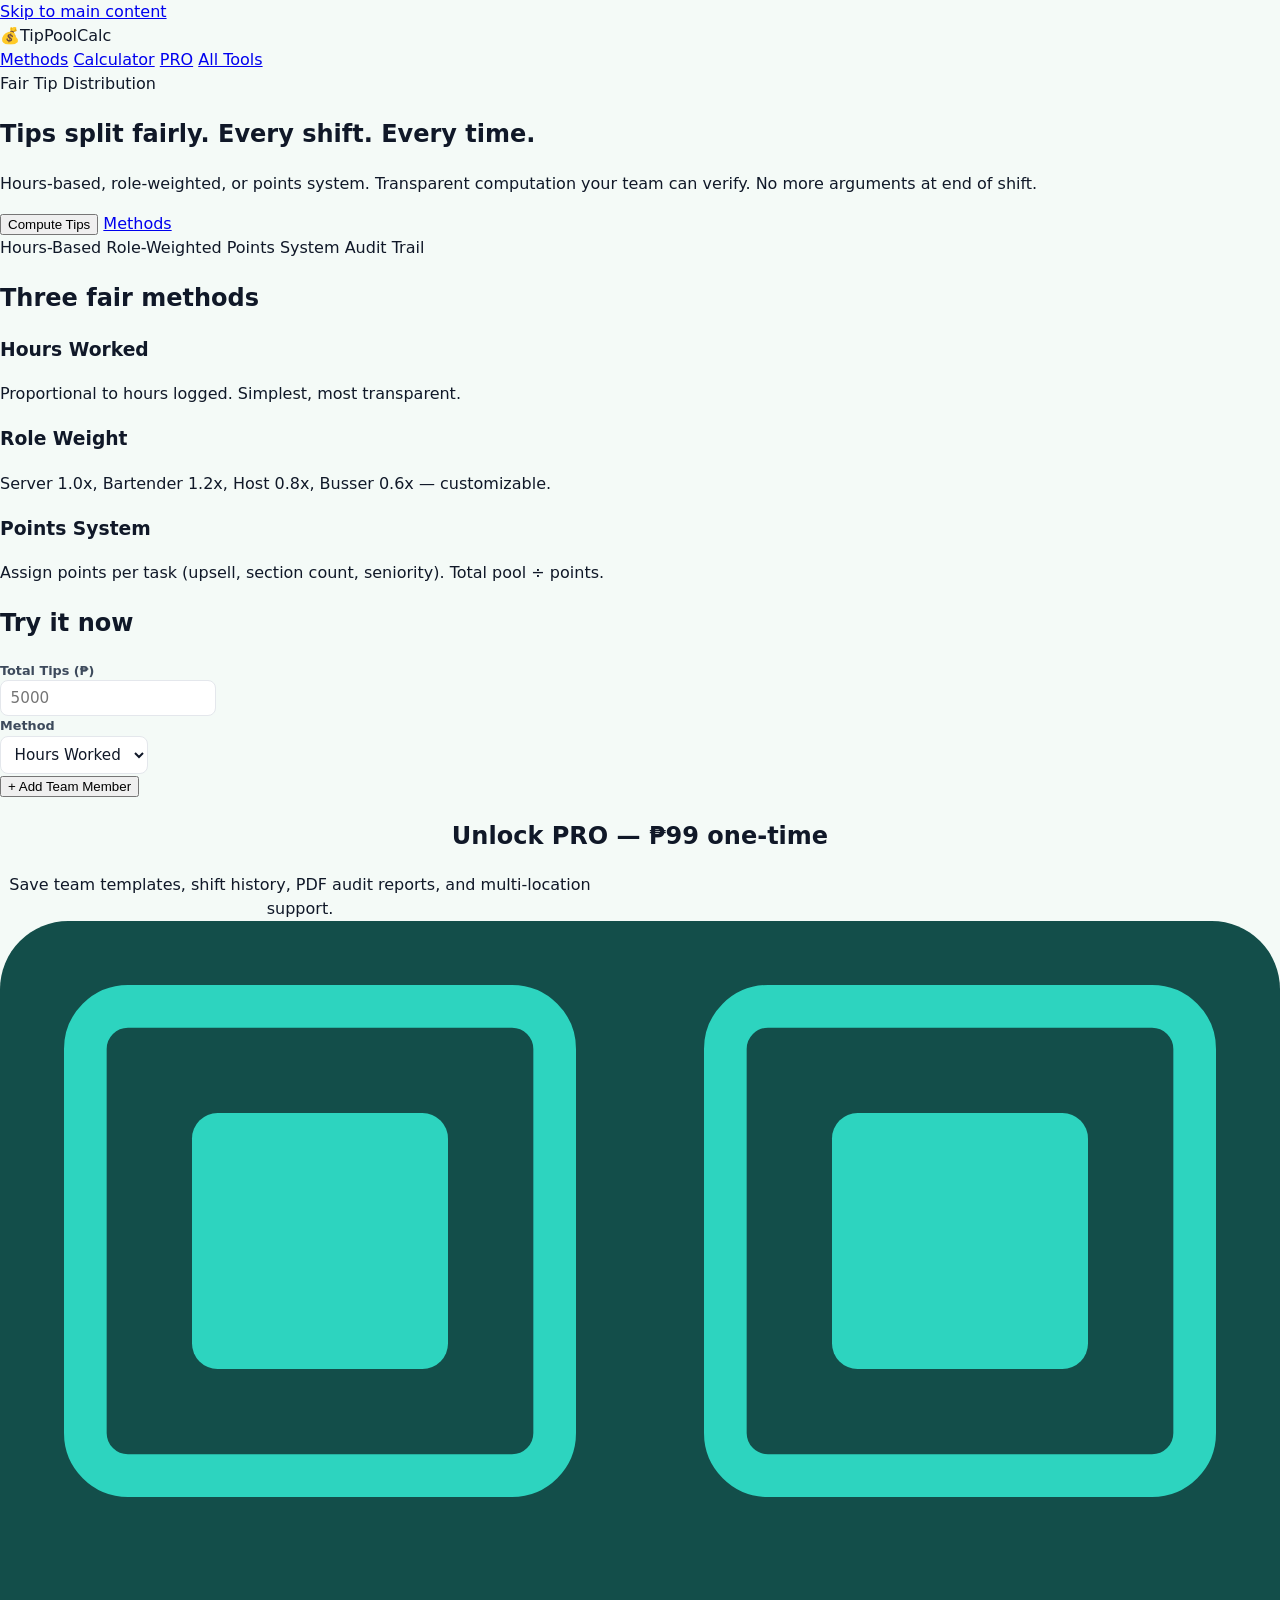
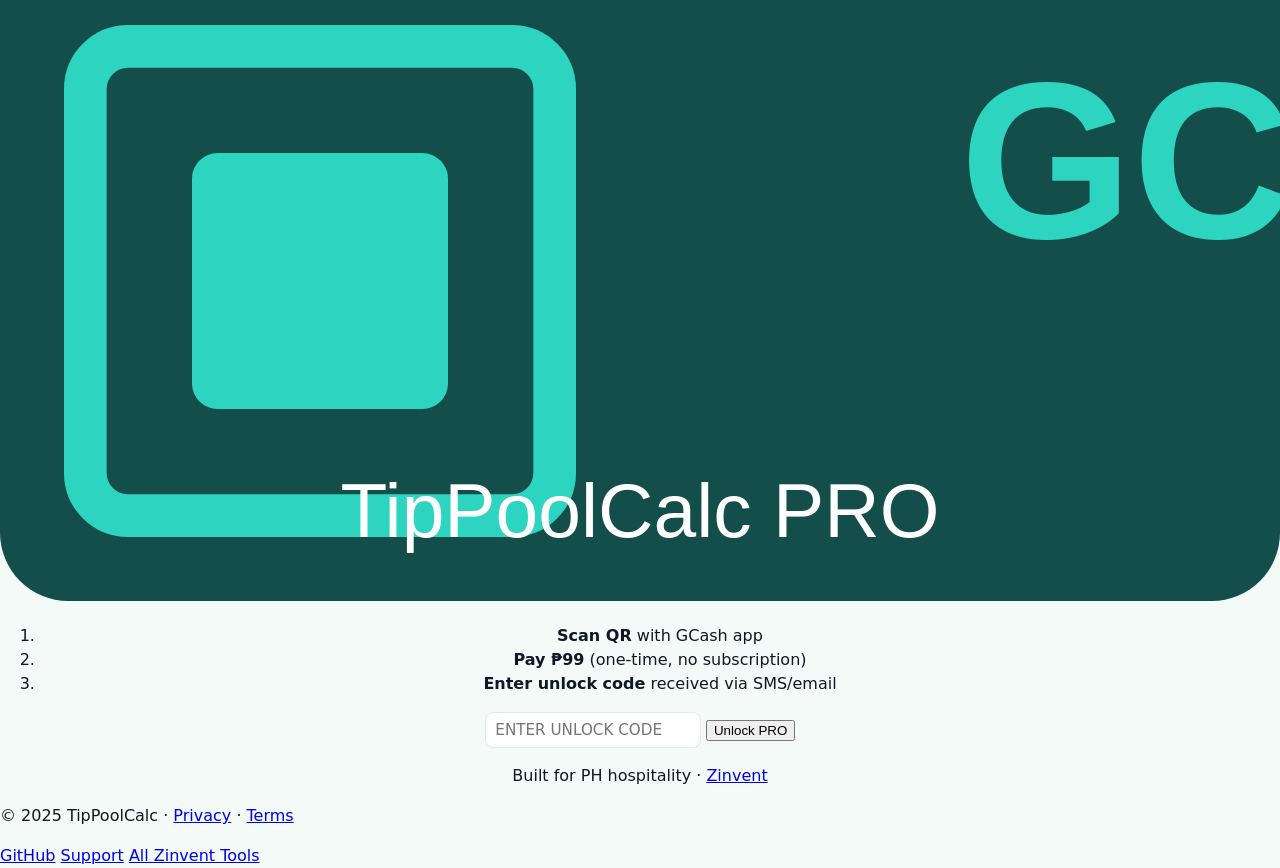
==== commit aaf78334: "perf: cache-bust design system assets (v7)" ====
--- a/index.html
+++ b/index.html
@@ -12,17 +12,29 @@
   <link rel="preconnect" href="https://fonts.gstatic.com" crossorigin>
   <link href="https://fonts.googleapis.com/css2?family=Poppins:wght@500;600;700&family=Inter:wght@400;500;600&display=swap" rel="stylesheet">
   <!-- Zinvent Design System -->
-  <link rel="stylesheet" href="https://makavelimachiavelli.github.io/zinvent-design-system/tokens.css">
-  <link rel="stylesheet" href="https://makavelimachiavelli.github.io/zinvent-design-system/components/base.css">
+  <link rel="stylesheet" href="https://makavelimachiavelli.github.io/zinvent-design-system/tokens.css?v=7">
+  <link rel="stylesheet" href="https://makavelimachiavelli.github.io/zinvent-design-system/components/base.css?v=7">
   <!-- Zinvent Analytics (privacy-first, no cookies) -->
-  <script src="https://makavelimachiavelli.github.io/zinvent-design-system/components/analytics.js"></script>
+  <script src="https://makavelimachiavelli.github.io/zinvent-design-system/components/analytics.js?v=7"></script>
   <!-- Zinvent Payments (GCash + LemonSqueezy, affiliate, email capture) -->
-  <script src="https://makavelimachiavelli.github.io/zinvent-design-system/components/payments.js"></script>
+  <script src="https://makavelimachiavelli.github.io/zinvent-design-system/components/payments.js?v=7"></script>
   <!-- Product Styles -->
   <link rel="stylesheet" href="style.css">
   <script type="application/ld+json">
   {"@context":"https://schema.org","@type":"WebApplication","name":"TipPoolCalc","applicationCategory":"BusinessApplication","operatingSystem":"Web","offers":{"@type":"Offer","price":"0","priceCurrency":"PHP"},"description":"Fair tip pool calculator for PH hospitality teams."}
   </script>
+  <meta property="og:type" content="website">
+  <meta property="og:url" content="https://makavelimachiavelli.github.io/tippoolcalc/">
+  <meta property="og:title" content="TipPoolCalc — Fair tip splitting for your crew">
+  <meta property="og:description" content="Fair tip splitting for your crew. Free, no signup.">
+  <meta property="og:image" content="https://makavelimachiavelli.github.io/tippoolcalc/og-image.png">
+  <meta name="twitter:card" content="summary_large_image">
+  <meta name="twitter:title" content="TipPoolCalc — Fair tip splitting for your crew">
+  <meta name="twitter:description" content="Fair tip splitting for your crew. Free, no signup.">
+  <meta name="twitter:image" content="https://makavelimachiavelli.github.io/tippoolcalc/og-image.png">
+  <link rel="canonical" href="https://makavelimachiavelli.github.io/tippoolcalc/">
+  <link rel="manifest" href="manifest.json">
+  <meta name="theme-color" content="#7a1f2b">
 </head>
 <body>
   <a href="#main" class="skip-link">Skip to main content</a>
@@ -122,7 +134,195 @@
         <p style="color:var(--p-muted);">Built for PH hospitality · <a href="https://makavelimachiavelli.github.io/zinvent-hub/">Zinvent</a></p>
       </div>
     </section>
-  </main>
+  
+  <section id="z-app" class="z-section" hidden>
+    <div class="z-wrap" id="z-app-root">
+
+  >
+
+<header class="site-header">
+  <div class="brand">Tip<span>Pool</span>Calc</div>
+  <nav>
+    <span id="proBadge" class="badge hidden">PRO</span>
+    <a href="#faq">FAQ</a>
+    <button id="proBtn" class="btn-link">Get PRO — $9.99</button>
+  </nav>
+</header>
+
+<main class="wrap">
+  <section class="hero">
+    <h1>Tip Pool Calculator</h1>
+    <p class="sub">Split tips fairly by <strong>hours worked</strong> or <strong>role weights</strong> in 2 minutes. Built for restaurants, bars &amp; cafés that don't want a <em>$150/month</em> tip-software subscription. No signup — everything runs in your browser.</p>
+    <div class="hero-chips">
+      <span>✓ Hours-based splits</span>
+      <span>✓ Role / points weights</span>
+      <span>✓ Printable payout sheet</span>
+      <span>✓ 100% free tier</span>
+    </div>
+  </section>
+
+  <div class="app-grid">
+
+    <section class="panel">
+      <h2>1. The pool</h2>
+      <div class="fields three">
+        <label>Total tips to split
+          <input id="tips" type="number" min="0" step="any" value="1000">
+        </label>
+        <label>Currency
+          <select id="currency">
+            <option value="$">$ USD</option>
+            <option value="€">€ EUR</option>
+            <option value="£">£ GBP</option>
+            <option value="₱">₱ PHP</option>
+            <option value="C$">C$ CAD</option>
+            <option value="A$">A$ AUD</option>
+          </select>
+        </label>
+        <label>Split method
+          <select id="method">
+            <option value="hours">By hours worked (equal hourly)</option>
+            <option value="points">By hours × role weight (points)</option>
+            <option value="pools">By role groups % (FOH/BOH pools)</option>
+          </select>
+        </label>
+      </div>
+      <label class="week-label">Week / period label <input id="period" placeholder="Week of Aug 18–24"></label>
+
+      <div class="items-head">
+        <h2>2. Your team</h2>
+        <div>
+          <button id="saveTeamBtn" class="btn-tiny hidden" title="PRO: save this team">💾 Save team (PRO)</button>
+          <button id="loadTeamBtn" class="btn-tiny hidden" title="PRO: load saved team">📁 Load (PRO)</button>
+          <button id="addRow" class="btn-small">+ Add person</button>
+        </div>
+      </div>
+      <div id="team"></div>
+
+      <div id="poolEditor" class="pool-editor hidden">
+        <div class="items-head" style="margin-top:.6rem">
+          <h2 style="text-transform:none;letter-spacing:0">3. Pool split % (role groups)</h2>
+        </div>
+        <p class="hint" style="margin:0 0 .5rem">Each group gets its % of the total, split <em>within the group</em> by hours. Percentages auto-normalize to 100%.</p>
+        <div class="fields three" id="poolRows"></div>
+      </div>
+
+      <div class="actions">
+        <button id="printBtn" class="btn primary">🖨️ Print payout sheet</button>
+        <button id="resetBtn" class="btn">Reset</button>
+        <button id="historyBtn" class="btn hidden">📊 History (PRO)</button>
+      </div>
+      <p class="hint">Rounding: payouts are rounded to the cent; the remainder is added to the first person so the sheet always balances.</p>
+    </section>
+
+    <section class="panel">
+      <h2 class="preview-title">Payouts</h2>
+      <div id="doc" class="payout-doc">
+        <div class="pd-head">
+          <div class="pd-title">TIP PAYOUT SHEET</div>
+          <div class="pd-period" id="p_period">Week of —</div>
+        </div>
+        <table class="pd-table">
+          <thead>
+            <tr><th>Name</th><th>Role</th><th class="r">Hrs</th><th class="r">Share</th><th class="r">Payout</th></tr>
+          </thead>
+          <tbody id="p_rows"></tbody>
+          <tfoot>
+            <tr><td colspan="4" class="r">TOTAL</td><td class="r" id="p_total">—</td></tr>
+          </tfoot>
+        </table>
+        <div class="pd-note" id="p_method">Method: hours</div>
+        <div class="pd-sign">
+          <div class="sig">Manager signature: ________________</div>
+          <div class="sig">Date: ________________</div>
+        </div>
+      </div>
+      <div class="check" id="p_check"></div>
+    </section>
+  </div>
+
+  <section class="marketing">
+    <h2>Why managers use TipPoolCalc</h2>
+    <div class="cards">
+      <div class="card"><h3>⚖️ Fair in 2 minutes</h3><p>Hours-based or role-weighted (points) splits computed instantly, with a payout sheet that always balances to the cent.</p></div>
+      <div class="card"><h3>🧾 Transparent for staff</h3><p>Print the payout sheet and pin it — everyone sees the pool, the method, and their share. Fewer arguments, more trust.</p></div>
+      <div class="card"><h3>💸 No subscription</h3><p>Tip software runs $129–$150/month per location. This is free for the calculator; PRO is $9.99 once. Done.</p></div>
+    </div>
+
+    <h2 id="faq">FAQ</h2>
+    <div class="faq-item"><h3>What is the role-groups (pools) method?</h3><p>The classic FOH/BOH structure: each role group (front of house, back of house, support, management) gets a fixed % of the total pool — e.g. 60% FOH / 40% BOH — then each group's share is split by hours within that group. Percentages auto-normalize, and each person's role decides their group.</p></div>
+    <div class="faq-item"><h3>How does the hours split work?</h3><p>Each person gets <code>tips × (their hours ÷ total hours)</code>. Anna works 40 of 100 team hours on a $1,000 pool → Anna gets $400.</p></div>
+    <div class="faq-item"><h3>How does the points / role-weight split work?</h3><p>A person's points = hours × role weight (server 1.0, busser 0.6, kitchen 0.7 — editable in the table). Payout = <code>tips × (their points ÷ total points)</code>. This keeps senior roles' contributions weighted while still scaling with hours.</p></div>
+    <div class="faq-item"><h3>Does it handle cents and rounding?</h3><p>Yes. Payouts round to the cent and the remainder goes to the first person, so Σ payouts always equals the pool exactly — your sheet balances.</p></div>
+    <div class="faq-item"><h3>Is my staff data uploaded anywhere?</h3><p>No. There is no server. Names, hours and saved teams live only in your browser's local storage.</p></div>
+
+    <div class="cta-box">
+      <h2>TipPoolCalc PRO — $9.99 one-time</h2>
+      <ul>
+        <li>💾 <strong>Saved teams</strong> — your regular roster in one click, roster changes in seconds</li>
+        <li>📊 <strong>Weekly history + CSV export</strong> — every payout logged for payroll and dispute-proofing</li>
+        <li>🖨️ <strong>Branded payout sheets</strong> — period label, totals, signature lines, ready to pin</li>
+      </ul>
+      <p class="once">One-time payment. Not a $129/month subscription.</p>
+      <button id="proBtn2" class="btn primary big">Unlock PRO — $9.99</button>
+    </div>
+  </section>
+</main>
+
+<footer class="site-footer">
+  <p>TipPoolCalc — free tip pool &amp; tip splitting calculator for restaurants, bars and cafés. Check local tip-pooling laws; some US states restrict manager participation. · <a href="tip-splitting-guide.html">📖 Full guide</a></p>
+</footer>
+
+<!-- PAY MODAL -->
+<div id="payModal" class="modal hidden">
+  <div class="modal-card">
+    <button class="modal-x" id="payClose">✕</button>
+    <h2>Unlock TipPoolCalc PRO</h2>
+    <p class="price">$9.99 <span>one-time · lifetime · no subscription</span></p>
+    <div class="qr-box">
+      <a id="payLink" href="#" class="pay-alt">💳 Pay by card →</a>
+      <img src="assets/pay-qr.svg" alt="Payment QR (replace with merchant QR)" width="180" height="180">
+    </div>
+    <ol class="pay-steps">
+      <li>Pay $9.99 via the card link or QR.</li>
+      <li>Enter the unlock code you receive.</li>
+    </ol>
+    <div class="code-row">
+      <input id="codeInput" placeholder="Enter unlock code">
+      <button id="codeBtn" class="btn primary">Unlock</button>
+    </div>
+    <p class="code-msg" id="codeMsg"></p>
+  </div>
+</div>
+
+<!-- HISTORY MODAL -->
+<div id="histModal" class="modal hidden">
+  <div class="modal-card wide">
+    <button class="modal-x" id="histClose">✕</button>
+    <h2>📊 Payout history</h2>
+    <p class="hint">Every printed payout sheet is logged here.</p>
+    <table class="book-table"><thead><tr><th>Period</th><th>Pool</th><th>Team size</th><th class="r">Top payout</th><th>Detail</th></tr></thead><tbody id="histBody"></tbody></table>
+    <div class="actions">
+      <button id="exportCsv" class="btn primary">⬇️ Export CSV</button>
+      <button id="clearHist" class="btn danger">Clear history</button>
+    </div>
+  </div>
+</div>
+
+<!-- TEAM PICKER MODAL -->
+<div id="teamModal" class="modal hidden">
+  <div class="modal-card">
+    <button class="modal-x" id="teamClose">✕</button>
+    <h2>📁 Saved teams</h2>
+    <ul id="teamList" class="client-list"></ul>
+  </div>
+</div>
+
+
+
+    </div>
+  </section>
+</main>
   <footer class="z-footer" role="contentinfo">
     <div class="z-wrap">
       <p>&copy; 2025 TipPoolCalc · <a href="https://makavelimachiavelli.github.io/zinvent-hub/privacy.html">Privacy</a> · <a href="https://makavelimachiavelli.github.io/zinvent-hub/terms.html">Terms</a></p>
@@ -134,5 +334,19 @@
     </div>
   </footer>
   <script src="app.js"></script>
+
+<script>
+(function(){
+  document.addEventListener('click', function(e){
+    var btn = e.target.closest('[data-action]');
+    if(!btn) return;
+    var act = btn.getAttribute('data-action');
+    if(act && act.indexOf('new-')===0 || act==='start'){
+      var app = document.getElementById('z-app');
+      if(app){ app.hidden = false; app.scrollIntoView({behavior:'smooth'}); }
+    }
+  });
+})();
+</script>
 </body>
 </html>
--- a/style.css
+++ b/style.css
@@ -1,6 +1,6 @@
 /* TipPoolCalc — styles */
 :root{
-  --green:#0e9f6e; --ink:#101828; --muted:#667085; --line:#e4e7ec;
+  --green:#0e9f6e; --ink:#101828; --muted:#3d4a5c; --line:#e4e7ec;
   --bg:#f4faf7; --card:#fff; --red:#dc2626;
 }
 *{box-sizing:border-box}
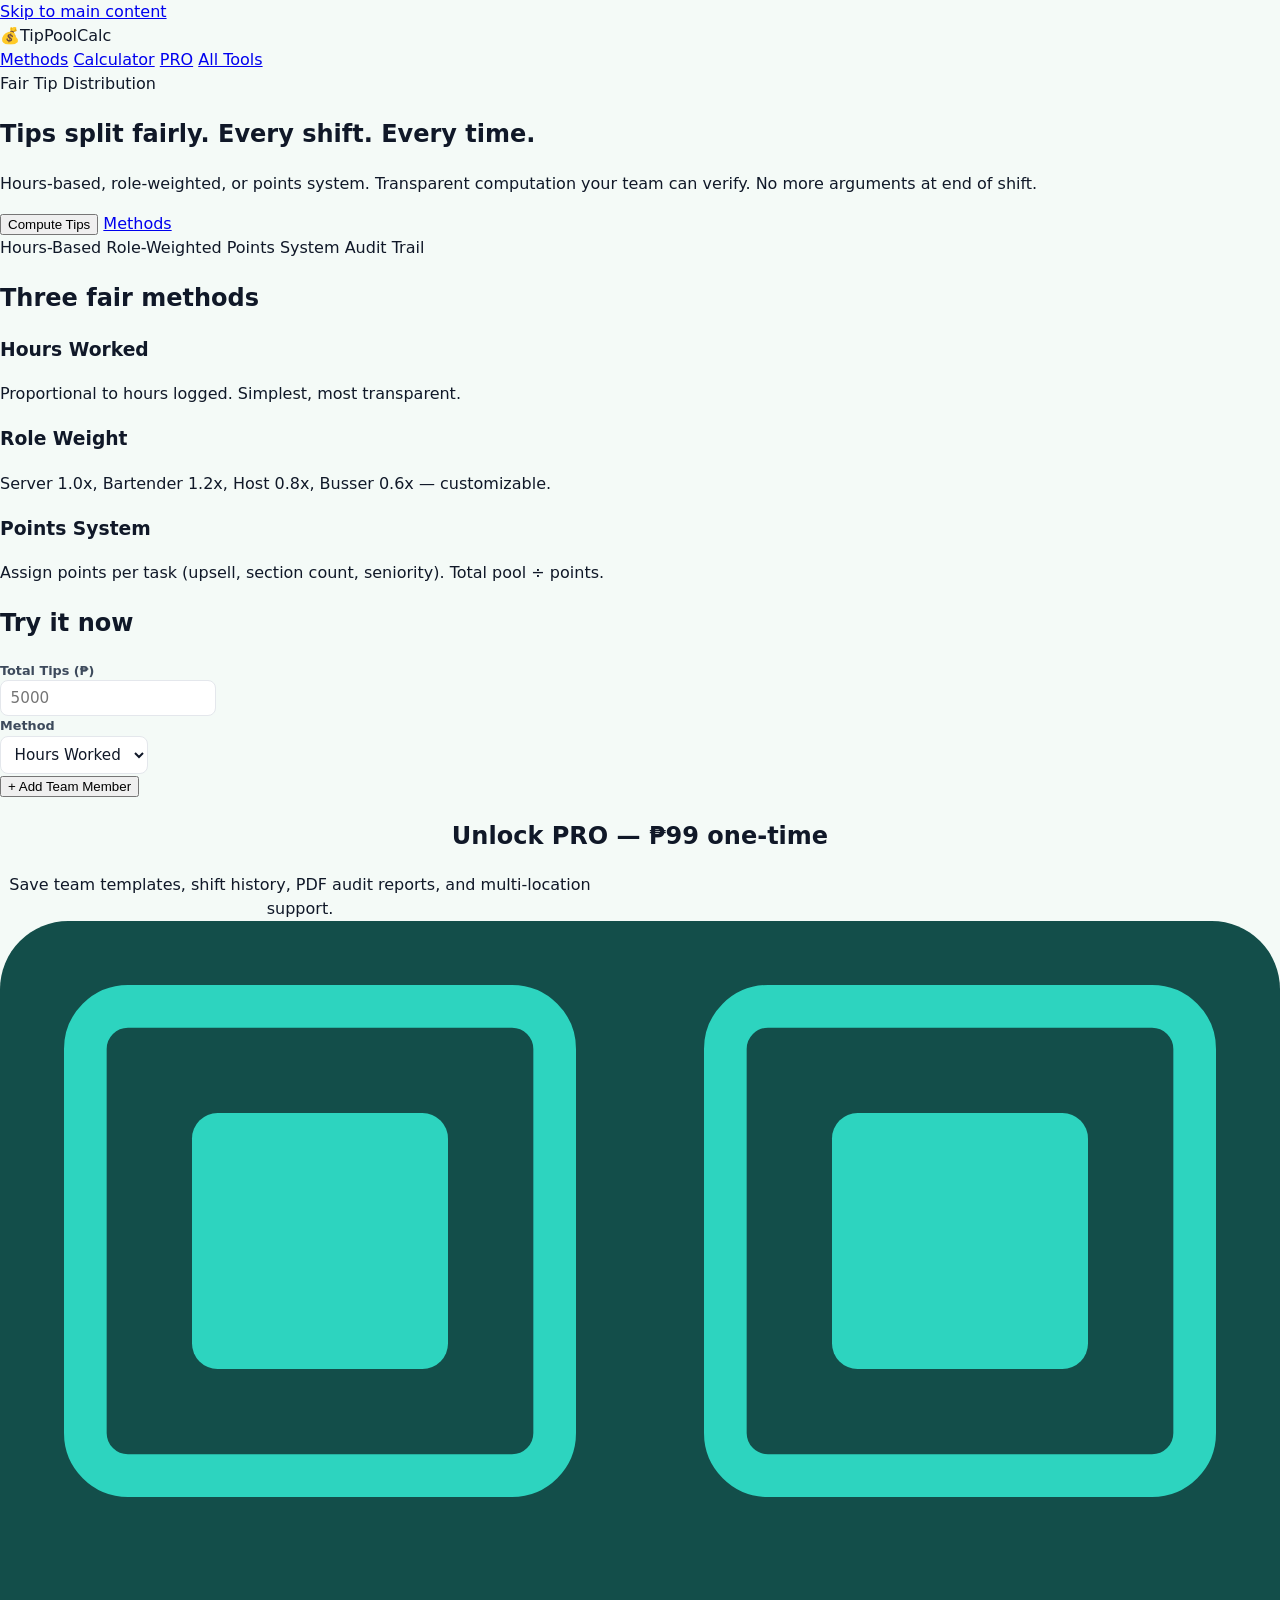
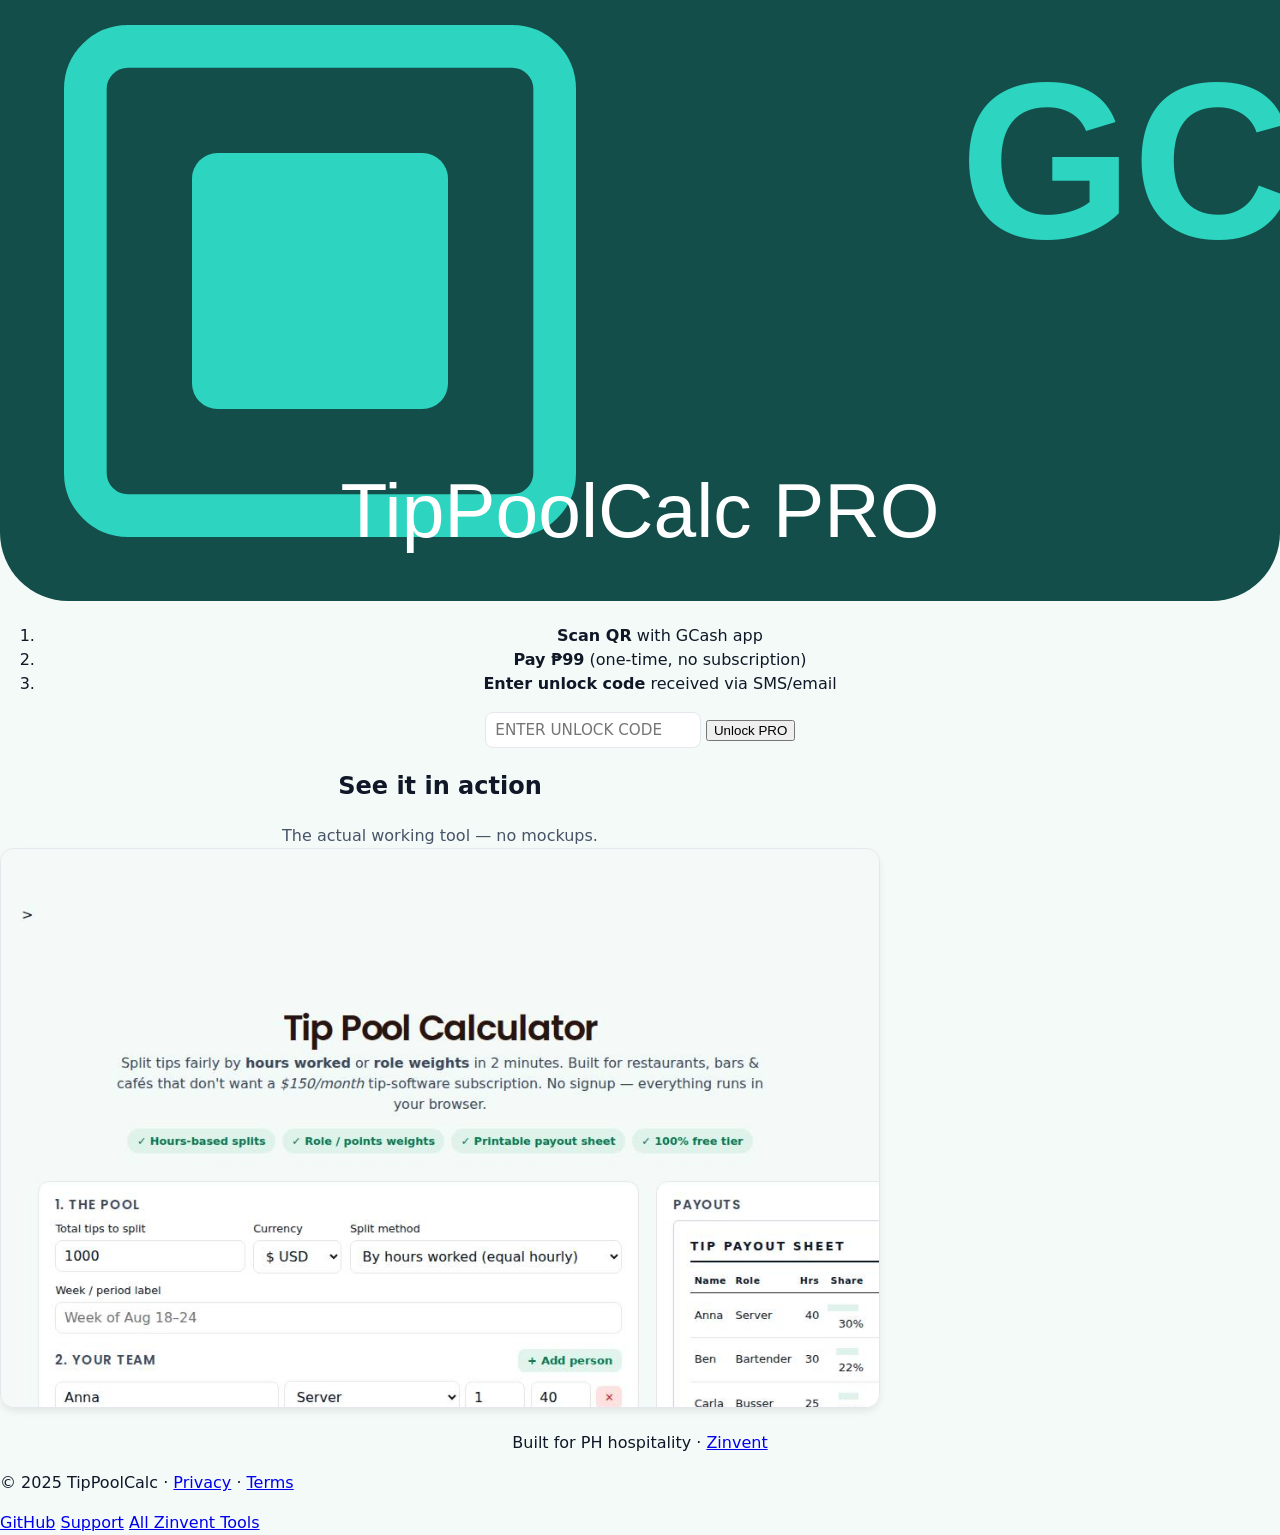
==== commit 7e8f1474: "feat: real app screenshot in landing (see it in action)" ====
--- a/index.html
+++ b/index.html
@@ -129,7 +129,18 @@
       </div>
     </section>
 
-    <section class="z-section-sm z-reveal">
+    
+  <section id="preview" class="z-section" style="padding-top:0;">
+    <div class="z-wrap" style="max-width:880px;text-align:center;">
+      <h2>See it in action</h2>
+      <p style="color:var(--p-muted,#475467);margin-bottom:var(--z-s5);">The actual working tool — no mockups.</p>
+      <img src="app-preview.jpg" alt="Tippoolcalc app interface — the real working tool"
+           loading="lazy" decoding="async"
+           style="width:100%;max-height:560px;object-fit:cover;object-position:top;border-radius:var(--z-r3,14px);border:1px solid var(--p-line,#e4e7ec);box-shadow:var(--z-shadow-md,0 4px 8px -2px rgba(16,24,40,.1));">
+    </div>
+  </section>
+
+<section class="z-section-sm z-reveal">
       <div class="z-wrap" style="text-align:center;">
         <p style="color:var(--p-muted);">Built for PH hospitality · <a href="https://makavelimachiavelli.github.io/zinvent-hub/">Zinvent</a></p>
       </div>
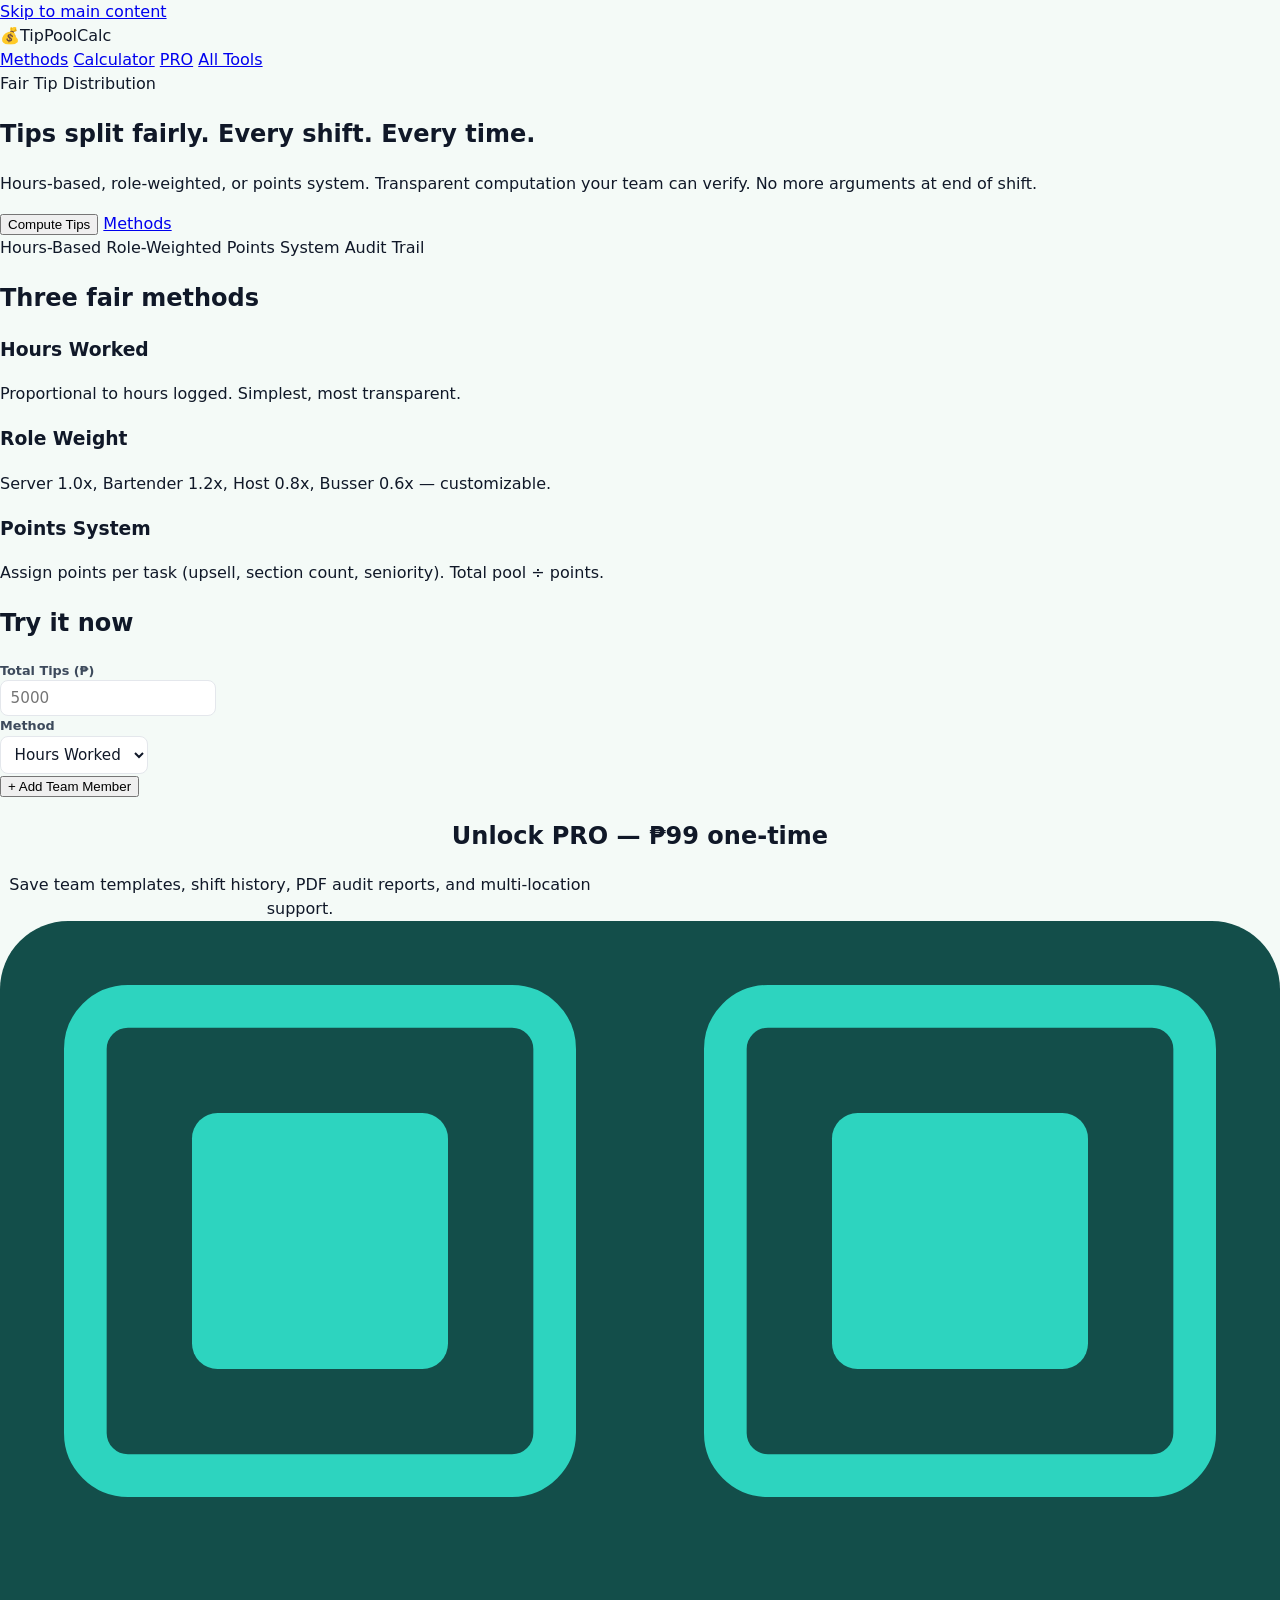
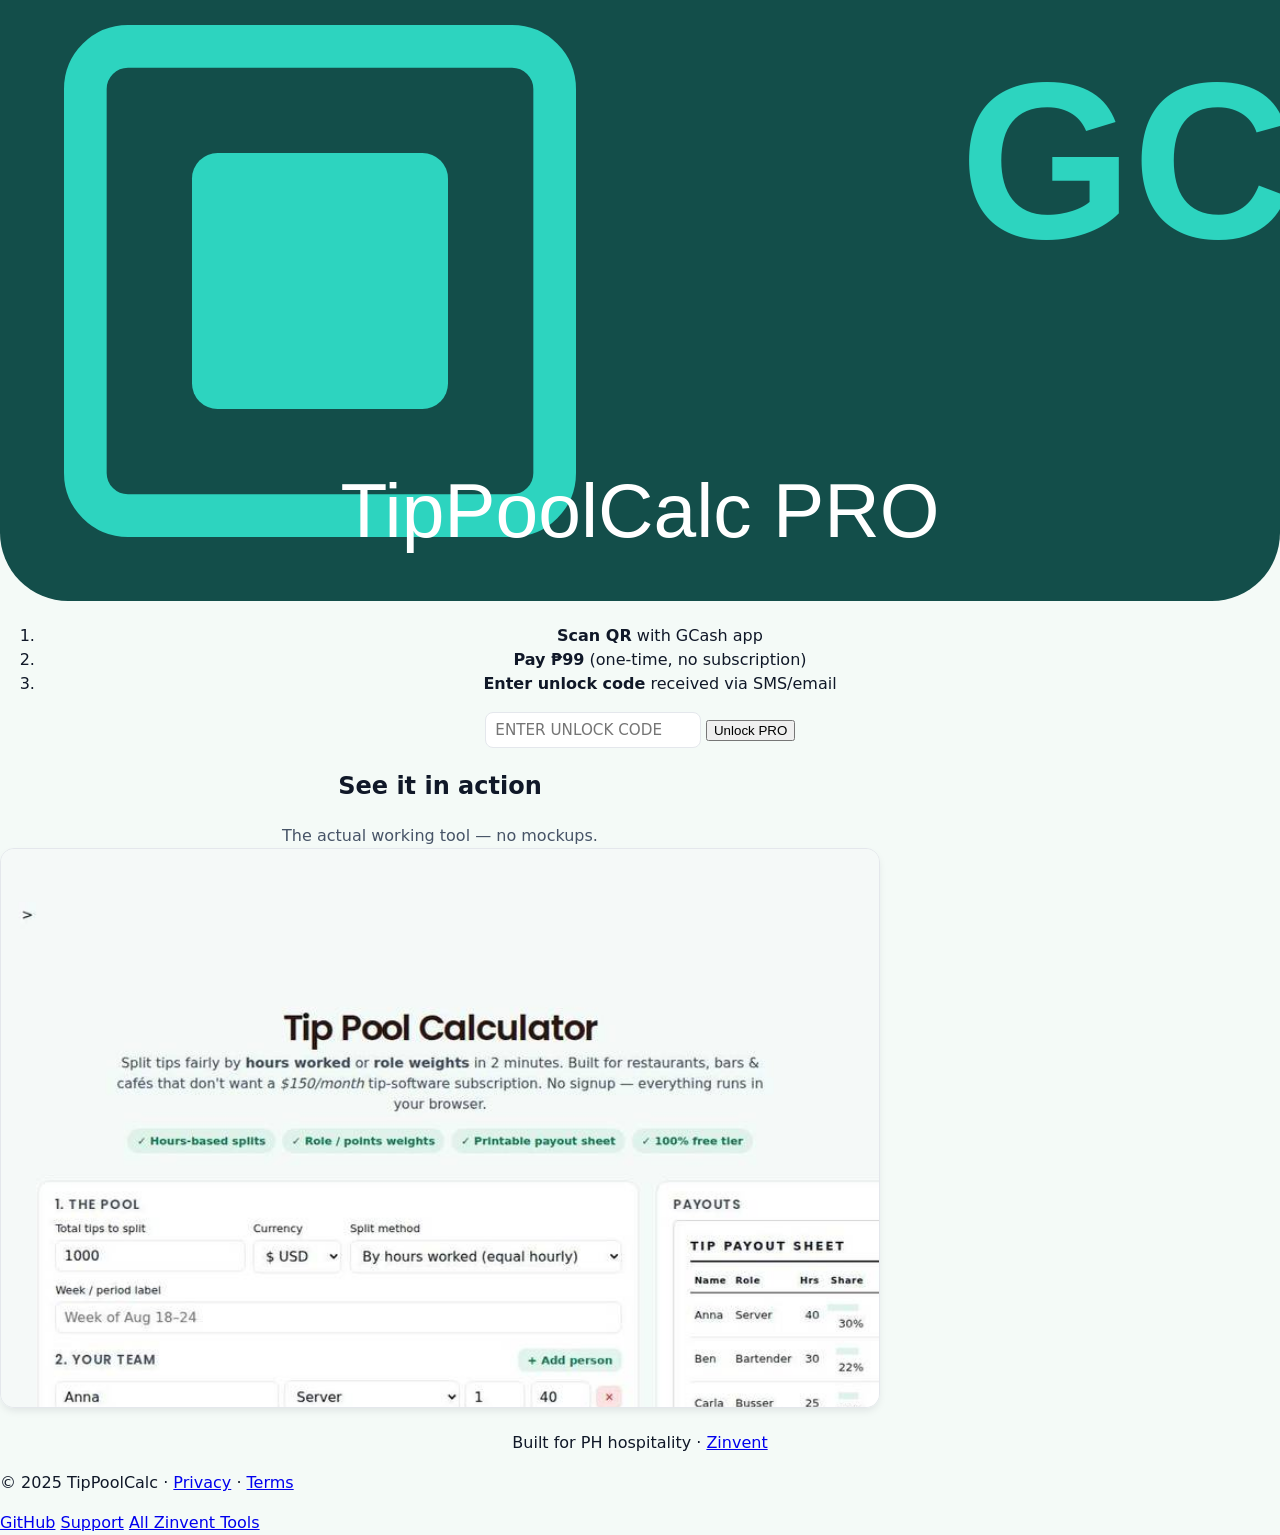
==== commit 2e78421a: "a11y: aria-labels on unlock + buyer-name inputs" ====
--- a/index.html
+++ b/index.html
@@ -299,7 +299,7 @@
       <li>Enter the unlock code you receive.</li>
     </ol>
     <div class="code-row">
-      <input id="codeInput" placeholder="Enter unlock code">
+      <input id="codeInput" type="text" aria-label="PRO unlock code" placeholder="Enter unlock code">
       <button id="codeBtn" class="btn primary">Unlock</button>
     </div>
     <p class="code-msg" id="codeMsg"></p>
